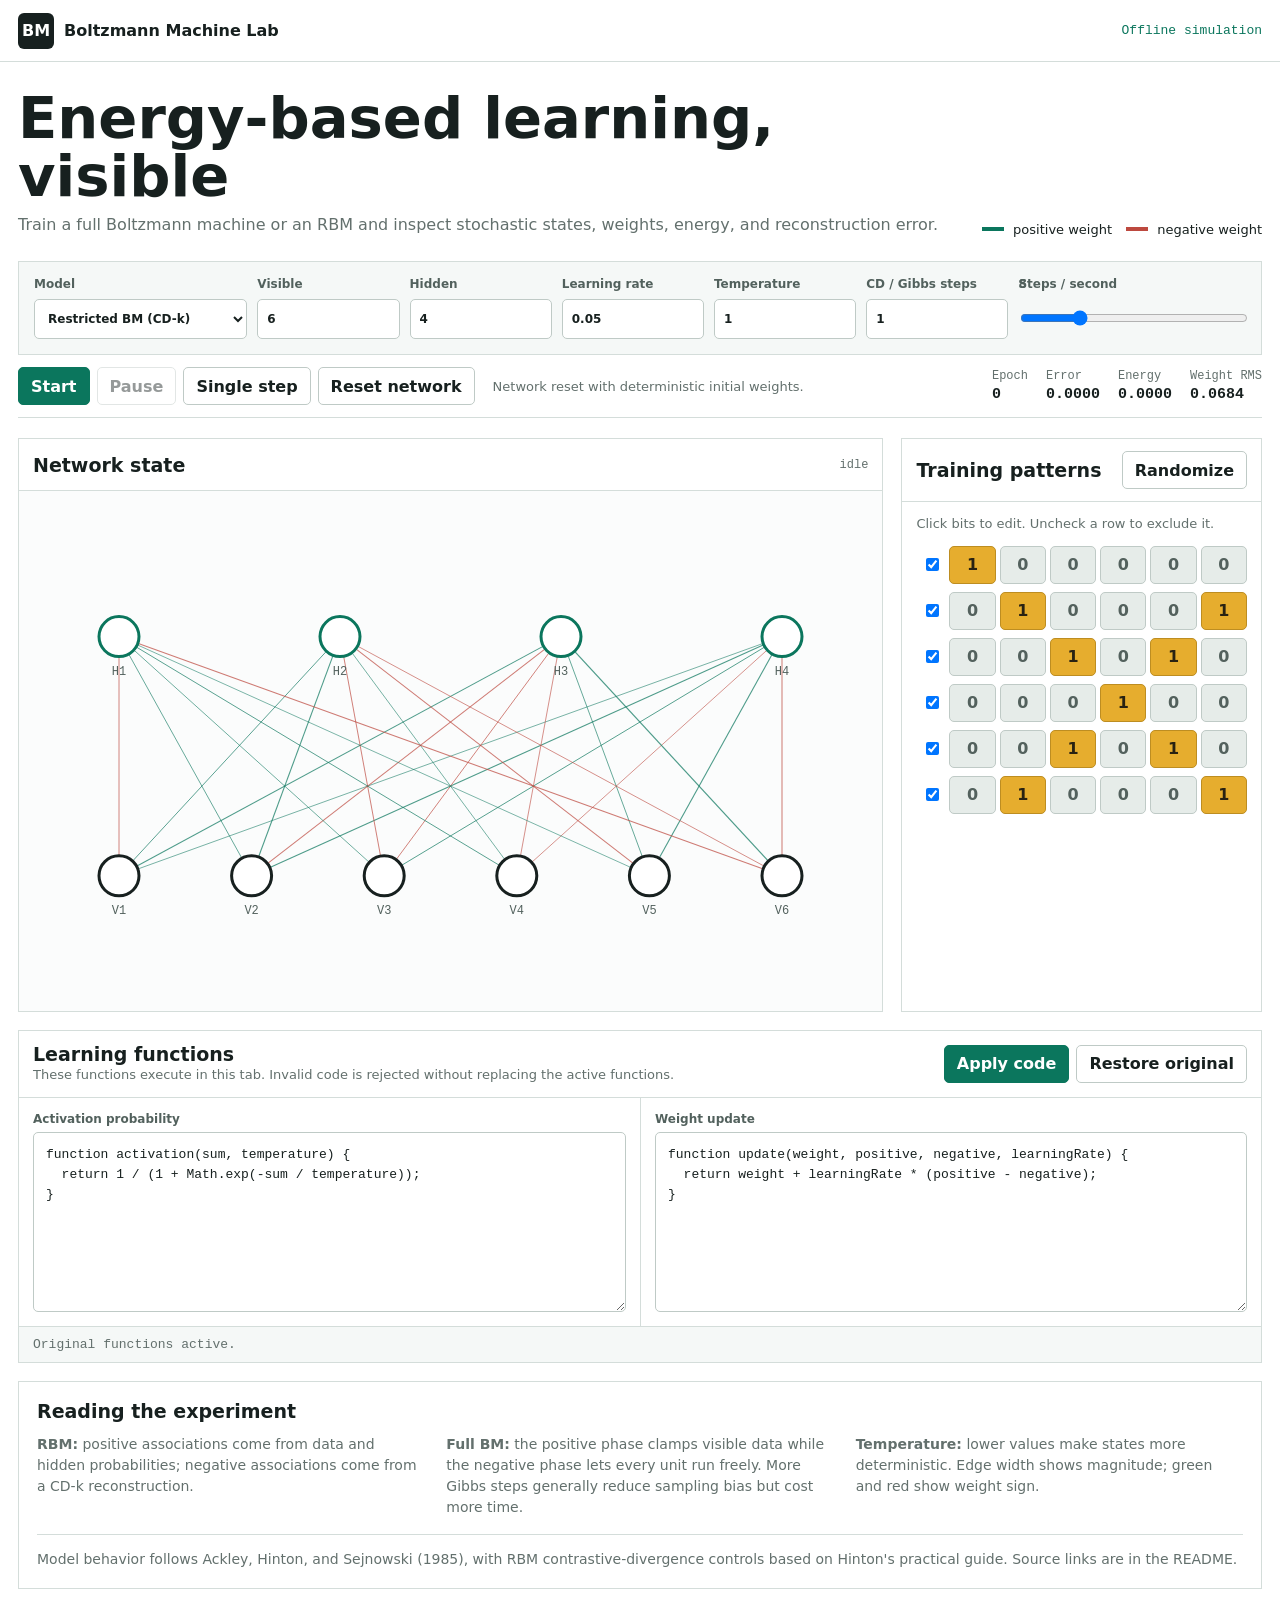
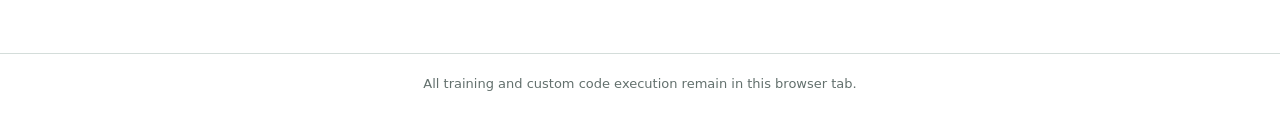
==== index.html @ 5f092396 "Build interactive Boltzmann machine lab" ====
<!doctype html>
<html lang="en">
<head>
  <meta charset="utf-8">
  <meta name="viewport" content="width=device-width, initial-scale=1">
  <meta http-equiv="Content-Security-Policy" content="default-src 'self'; script-src 'self' 'unsafe-eval'; style-src 'self'; connect-src 'none'; object-src 'none'; base-uri 'self'; frame-ancestors 'none'; form-action 'none'">
  <meta name="referrer" content="no-referrer">
  <title>Boltzmann Machine Lab</title>
  <link rel="stylesheet" href="styles.css">
</head>
<body>
  <header><div><span class="mark">BM</span><strong>Boltzmann Machine Lab</strong></div><span class="local">Offline simulation</span></header>
  <main>
    <section class="lab-head"><div><h1>Energy-based learning, visible</h1><p>Train a full Boltzmann machine or an RBM and inspect stochastic states, weights, energy, and reconstruction error.</p></div><div class="legend"><span><i class="positive"></i> positive weight</span><span><i class="negative"></i> negative weight</span></div></section>
    <section class="control-strip">
      <label>Model<select id="model"><option value="rbm">Restricted BM (CD-k)</option><option value="bm">Full BM (Gibbs phases)</option></select></label>
      <label>Visible<input id="visibleCount" type="number" min="3" max="12" value="6"></label>
      <label>Hidden<input id="hiddenCount" type="number" min="2" max="10" value="4"></label>
      <label>Learning rate<input id="learningRate" type="number" min="0.0001" max="1" step="0.005" value="0.05"></label>
      <label>Temperature<input id="temperature" type="number" min="0.1" max="5" step="0.1" value="1"></label>
      <label>CD / Gibbs steps<input id="gibbsSteps" type="number" min="1" max="50" value="1"></label>
      <label>Steps / second<input id="speed" type="range" min="1" max="30" value="8"><output id="speedValue">8</output></label>
    </section>
    <section class="runtime">
      <div class="actions"><button class="primary" id="start" type="button">Start</button><button id="pause" type="button" disabled>Pause</button><button id="step" type="button">Single step</button><button id="reset" type="button">Reset network</button></div>
      <div id="status" class="status">Ready. Adjust the dataset or start training.</div>
      <div class="metrics"><span>Epoch <strong id="epoch">0</strong></span><span>Error <strong id="error">0.0000</strong></span><span>Energy <strong id="energy">0.0000</strong></span><span>Weight RMS <strong id="weightRms">0.0000</strong></span></div>
    </section>
    <section class="workbench">
      <section class="network-panel">
        <div class="panel-title"><h2>Network state</h2><span id="phase">idle</span></div>
        <canvas id="network" width="1000" height="620" aria-label="Boltzmann machine network"></canvas>
      </section>
      <aside class="dataset-panel">
        <div class="panel-title"><h2>Training patterns</h2><button id="randomPattern" type="button">Randomize</button></div>
        <p>Click bits to edit. Uncheck a row to exclude it.</p>
        <div id="patterns" class="patterns"></div>
      </aside>
    </section>
    <section class="code-section">
      <div class="panel-title"><div><h2>Learning functions</h2><p>These functions execute in this tab. Invalid code is rejected without replacing the active functions.</p></div><div><button id="applyCode" type="button" class="primary">Apply code</button><button id="resetCode" type="button">Restore original</button></div></div>
      <div class="code-grid">
        <label>Activation probability<textarea id="activationCode" spellcheck="false"></textarea></label>
        <label>Weight update<textarea id="updateCode" spellcheck="false"></textarea></label>
      </div>
      <pre id="codeStatus">Original functions active.</pre>
    </section>
    <section class="guide">
      <h2>Reading the experiment</h2>
      <div><p><strong>RBM:</strong> positive associations come from data and hidden probabilities; negative associations come from a CD-k reconstruction.</p><p><strong>Full BM:</strong> the positive phase clamps visible data while the negative phase lets every unit run freely. More Gibbs steps generally reduce sampling bias but cost more time.</p><p><strong>Temperature:</strong> lower values make states more deterministic. Edge width shows magnitude; green and red show weight sign.</p></div>
      <p class="sources">Model behavior follows Ackley, Hinton, and Sejnowski (1985), with RBM contrastive-divergence controls based on Hinton's practical guide. Source links are in the README.</p>
    </section>
  </main>
  <footer>All training and custom code execution remain in this browser tab.</footer>
  <script src="app.js"></script>
</body>
</html>
---- styles.css ----
:root{--ink:#17201f;--muted:#63706d;--line:#d4ddda;--paper:#f5f8f7;--green:#0b765d;--red:#bd493f;--yellow:#e6ad2e;font-family:Inter,ui-sans-serif,system-ui,sans-serif;color:var(--ink);background:#fff}*{box-sizing:border-box}body{margin:0}header{height:62px;padding:0 max(18px,calc((100vw - 1380px)/2));display:flex;align-items:center;justify-content:space-between;border-bottom:1px solid var(--line)}header div{display:flex;align-items:center;gap:10px}.mark{display:grid;place-items:center;width:36px;height:36px;border-radius:6px;background:var(--ink);color:#fff;font-weight:800}.local{font:13px ui-monospace,monospace;color:var(--green)}main{max-width:1380px;margin:auto;padding:28px 18px 64px}.lab-head{display:flex;justify-content:space-between;align-items:end;gap:24px;margin-bottom:24px}h1{margin:0 0 8px;font-size:clamp(32px,4.5vw,60px);line-height:1;letter-spacing:0}h2{margin:0;font-size:19px}p{margin:0;color:var(--muted);line-height:1.5}.legend{display:flex;gap:14px;white-space:nowrap;font-size:13px}.legend i{display:inline-block;width:22px;height:4px;margin:0 5px 3px 0}.positive{background:var(--green)}.negative{background:var(--red)}.control-strip{display:grid;grid-template-columns:1.5fr repeat(5,1fr) 1.6fr;gap:10px;padding:15px;border:1px solid var(--line);background:var(--paper)}label{display:grid;gap:6px;color:#52615d;font-size:12px;font-weight:750}input,select,button,textarea{font:inherit;color:var(--ink);border:1px solid #bfcac6;border-radius:5px;background:#fff}input,select{width:100%;min-height:38px;padding:7px 9px}input[type=range]{padding:0}output{position:absolute;pointer-events:none}.runtime{display:grid;grid-template-columns:auto minmax(250px,1fr) auto;align-items:center;gap:18px;padding:12px 0;border-bottom:1px solid var(--line)}.actions{display:flex;gap:7px}button{min-height:38px;padding:7px 12px;font-weight:750;cursor:pointer}button:hover:not(:disabled){border-color:var(--green)}button:disabled{opacity:.45}.primary{color:#fff;border-color:var(--green);background:var(--green)}.status{color:var(--muted);font-size:13px}.status.error{color:var(--red)}.metrics{display:flex;gap:18px;font:12px ui-monospace,monospace}.metrics span{color:var(--muted)}.metrics strong{display:block;margin-top:3px;color:var(--ink);font-size:15px}.workbench{display:grid;grid-template-columns:minmax(0,2.4fr) minmax(270px,1fr);gap:18px;margin-top:20px}.network-panel,.dataset-panel,.code-section,.guide{border:1px solid var(--line)}.panel-title{min-height:52px;padding:12px 14px;display:flex;align-items:center;justify-content:space-between;gap:10px;border-bottom:1px solid var(--line)}.panel-title span{color:var(--muted);font:12px ui-monospace,monospace}.network-panel canvas{display:block;width:100%;height:520px;background:#fbfcfc}.dataset-panel>p{padding:12px 14px;font-size:13px}.patterns{padding:0 14px 14px;display:grid;gap:8px}.pattern{display:grid;grid-template-columns:25px 1fr;align-items:center;gap:8px}.pattern input{min-height:auto}.bits{display:grid;grid-template-columns:repeat(var(--bits),1fr);gap:4px}.bit{min-width:0;height:32px;padding:0;background:#e6ece9;color:#53615d}.bit.on{background:var(--yellow);border-color:#bd8d21;color:#292212}.code-section{margin-top:18px}.code-section>.panel-title>div:last-child{display:flex;gap:7px}.code-section .panel-title p{font-size:13px}.code-grid{display:grid;grid-template-columns:1fr 1fr}.code-grid label{padding:14px}.code-grid label+label{border-left:1px solid var(--line)}textarea{min-height:180px;padding:12px;resize:vertical;font:13px/1.55 ui-monospace,SFMono-Regular,monospace}pre{margin:0;padding:10px 14px;border-top:1px solid var(--line);background:var(--paper);white-space:pre-wrap;color:var(--muted)}.guide{margin-top:18px;padding:18px}.guide>div{display:grid;grid-template-columns:repeat(3,1fr);gap:22px;margin-top:12px}.guide p{font-size:14px}.sources{margin-top:16px;padding-top:14px;border-top:1px solid var(--line)}footer{padding:22px;text-align:center;border-top:1px solid var(--line);color:var(--muted);font-size:13px}@media(max-width:1050px){.control-strip{grid-template-columns:repeat(4,1fr)}.runtime{grid-template-columns:1fr}.metrics{justify-content:space-between}.workbench{grid-template-columns:1fr}.network-panel canvas{height:430px}}@media(max-width:650px){.lab-head{align-items:flex-start;flex-direction:column}.legend{white-space:normal}.control-strip{grid-template-columns:1fr 1fr}.runtime{gap:10px}.actions{display:grid;grid-template-columns:1fr 1fr}.metrics{display:grid;grid-template-columns:1fr 1fr}.network-panel canvas{height:360px}.code-grid,.guide>div{grid-template-columns:1fr}.code-grid label+label{border-left:0;border-top:1px solid var(--line)}.panel-title{align-items:flex-start}.code-section>.panel-title{flex-direction:column}.control-strip label:first-child,.control-strip label:last-child{grid-column:1/-1}}
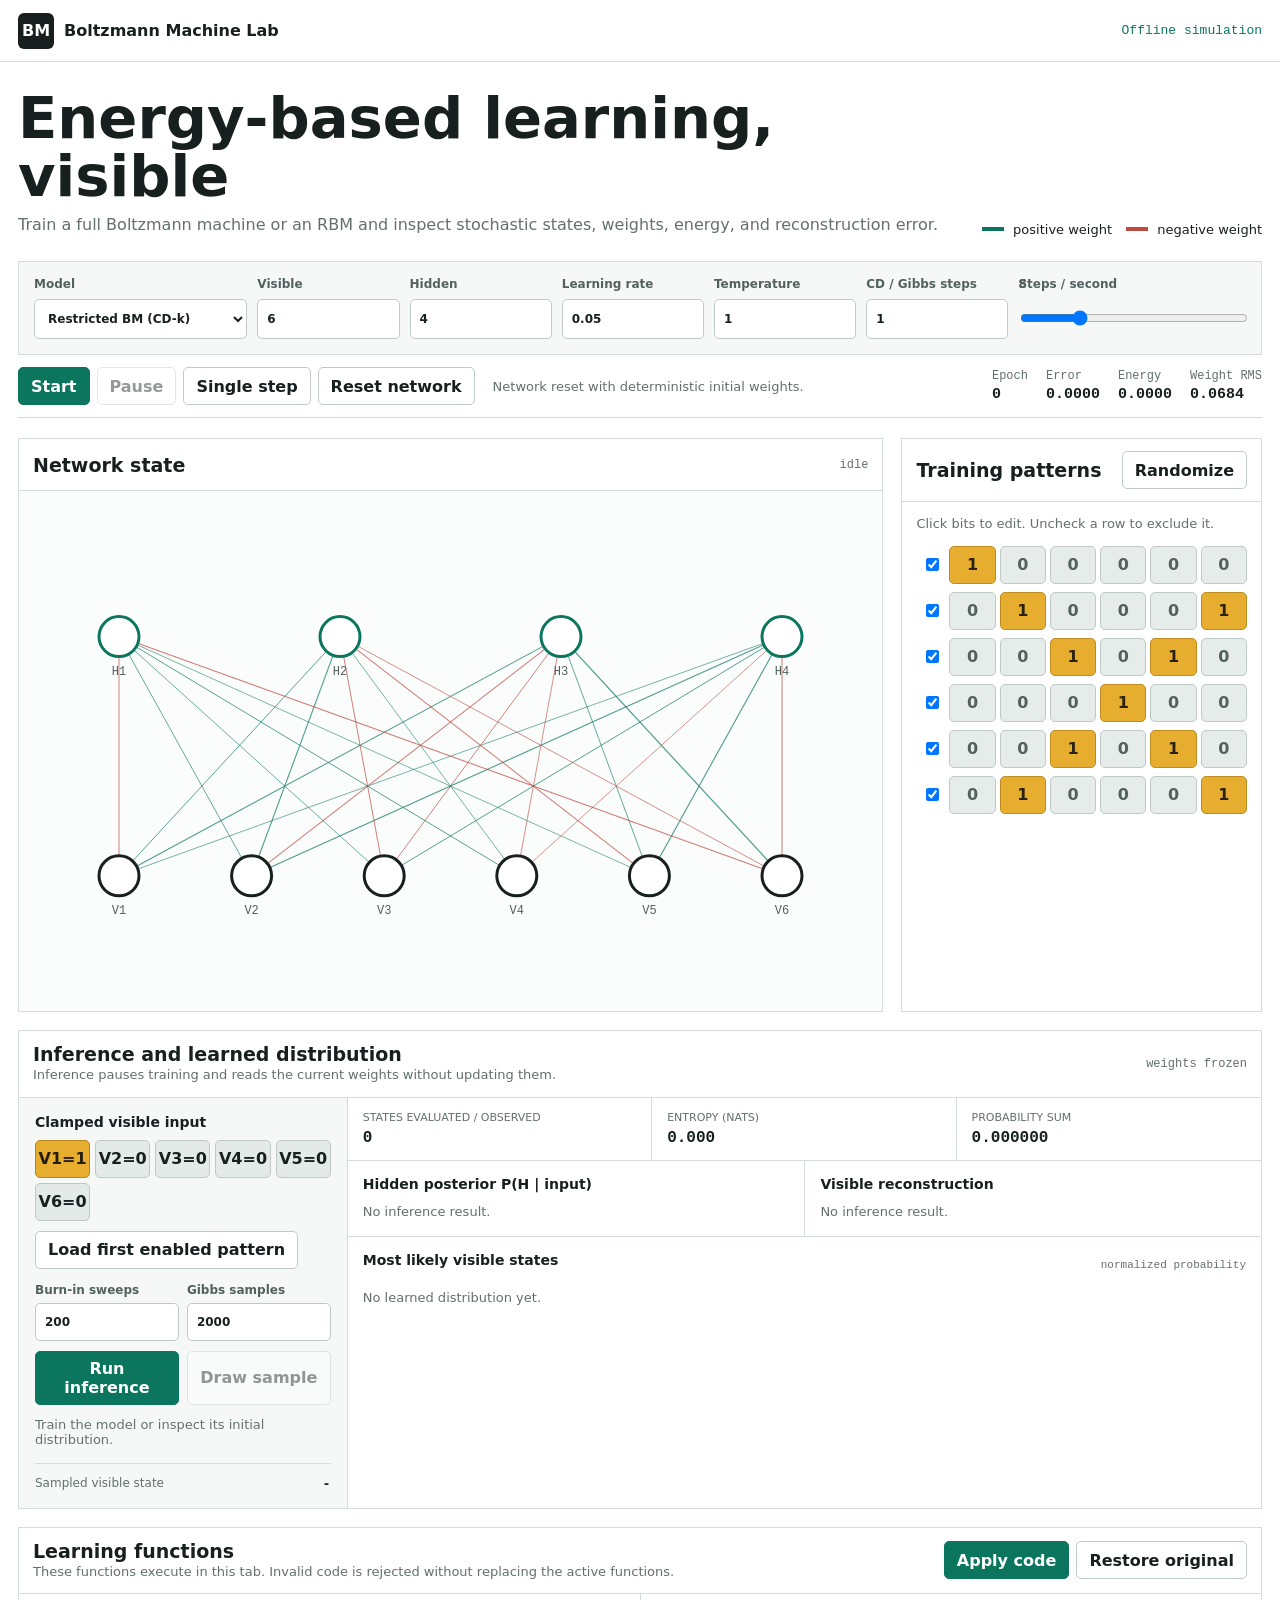
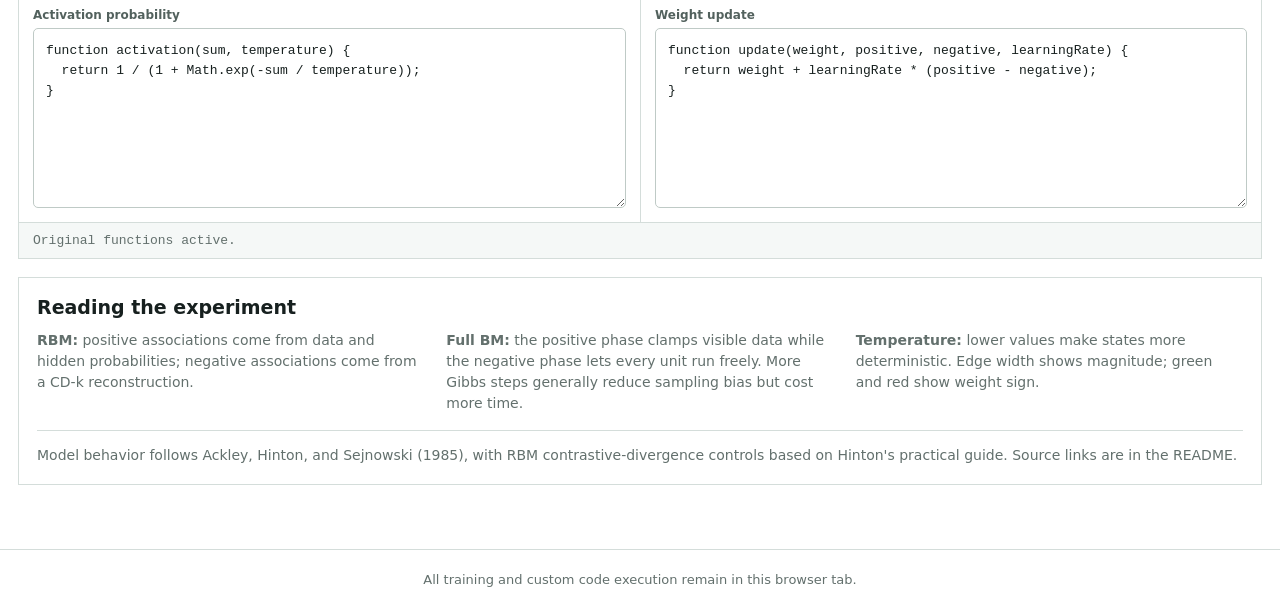
==== commit 761ff0c2: "Add frozen inference and learned distributions" ====
--- a/index.html
+++ b/index.html
@@ -7,6 +7,7 @@
   <meta name="referrer" content="no-referrer">
   <title>Boltzmann Machine Lab</title>
   <link rel="stylesheet" href="styles.css">
+  <link rel="stylesheet" href="inference.css">
 </head>
 <body>
   <header><div><span class="mark">BM</span><strong>Boltzmann Machine Lab</strong></div><span class="local">Offline simulation</span></header>
@@ -37,6 +38,31 @@
         <div id="patterns" class="patterns"></div>
       </aside>
     </section>
+    <section class="inference-section">
+      <div class="panel-title"><div><h2>Inference and learned distribution</h2><p>Inference pauses training and reads the current weights without updating them.</p></div><span id="inferenceMethod">weights frozen</span></div>
+      <div class="inference-layout">
+        <aside class="inference-controls">
+          <h3>Clamped visible input</h3>
+          <div id="inferenceBits" class="inference-bits"></div>
+          <button id="loadPattern" type="button">Load first enabled pattern</button>
+          <div class="inference-number-grid">
+            <label>Burn-in sweeps<input id="inferenceBurnIn" type="number" min="0" max="5000" value="200"></label>
+            <label>Gibbs samples<input id="inferenceSamples" type="number" min="100" max="20000" value="2000"></label>
+          </div>
+          <div class="inference-actions"><button class="primary" id="runInference" type="button">Run inference</button><button id="drawInferenceSample" type="button" disabled>Draw sample</button></div>
+          <div class="status" id="inferenceStatus">Train the model or inspect its initial distribution.</div>
+          <div class="sample-output"><span>Sampled visible state</span><strong id="sampledState">-</strong></div>
+        </aside>
+        <div class="inference-results">
+          <div class="inference-metrics"><span>States evaluated / observed<strong id="distributionStates">0</strong></span><span>Entropy (nats)<strong id="distributionEntropy">0.000</strong></span><span>Probability sum<strong id="probabilitySum">0.000000</strong></span></div>
+          <div class="probability-columns">
+            <section><h3>Hidden posterior P(H | input)</h3><div id="hiddenPosterior" class="probability-list"><p>No inference result.</p></div></section>
+            <section><h3>Visible reconstruction</h3><div id="visibleReconstruction" class="probability-list"><p>No inference result.</p></div></section>
+          </div>
+          <section class="distribution-panel"><div class="distribution-head"><h3>Most likely visible states</h3><span>normalized probability</span></div><div id="distribution" class="distribution-list"><p>No learned distribution yet.</p></div></section>
+        </div>
+      </div>
+    </section>
     <section class="code-section">
       <div class="panel-title"><div><h2>Learning functions</h2><p>These functions execute in this tab. Invalid code is rejected without replacing the active functions.</p></div><div><button id="applyCode" type="button" class="primary">Apply code</button><button id="resetCode" type="button">Restore original</button></div></div>
       <div class="code-grid">
@@ -53,5 +79,6 @@
   </main>
   <footer>All training and custom code execution remain in this browser tab.</footer>
   <script src="app.js"></script>
+  <script src="inference.js"></script>
 </body>
 </html>
--- a/inference.css
+++ b/inference.css
@@ -0,0 +1,37 @@
+.inference-section { margin-top:18px; border:1px solid var(--line); }
+.inference-section .panel-title p { font-size:13px; }
+.inference-layout { display:grid; grid-template-columns:minmax(260px,.72fr) minmax(0,2fr); }
+.inference-controls { padding:16px; border-right:1px solid var(--line); background:var(--paper); }
+.inference-controls h3,.inference-results h3 { margin:0 0 10px; font-size:14px; }
+.inference-bits { display:grid; grid-template-columns:repeat(auto-fit,minmax(46px,1fr)); gap:5px; margin-bottom:10px; }
+.inference-bit { min-width:0; height:38px; padding:0; background:#e4eae7; }
+.inference-bit.on { border-color:#b4871f; background:var(--yellow); color:#241d0d; }
+.inference-number-grid { display:grid; grid-template-columns:1fr 1fr; gap:8px; margin-top:14px; }
+.inference-actions { display:grid; grid-template-columns:1fr 1fr; gap:8px; margin-top:10px; }
+.inference-controls .status { padding:12px 0 4px; }
+.sample-output { display:flex; justify-content:space-between; gap:12px; margin-top:12px; padding-top:12px; border-top:1px solid var(--line); color:var(--muted); font-size:12px; }
+.sample-output strong { color:var(--ink); font:700 14px ui-monospace,monospace; overflow-wrap:anywhere; }
+.inference-results { min-width:0; }
+.inference-metrics { display:grid; grid-template-columns:repeat(3,1fr); border-bottom:1px solid var(--line); }
+.inference-metrics span { padding:13px 15px; border-right:1px solid var(--line); color:var(--muted); font-size:11px; text-transform:uppercase; }
+.inference-metrics span:last-child { border:0; }
+.inference-metrics strong { display:block; margin-top:5px; color:var(--ink); font:700 16px ui-monospace,monospace; }
+.probability-columns { display:grid; grid-template-columns:1fr 1fr; border-bottom:1px solid var(--line); }
+.probability-columns>section { min-width:0; padding:15px; }
+.probability-columns>section+section { border-left:1px solid var(--line); }
+.probability-list { display:grid; gap:7px; }
+.probability-list p,.distribution-list>p { color:var(--muted); font-size:13px; }
+.probability-row { display:grid; grid-template-columns:28px minmax(40px,1fr) 54px; align-items:center; gap:8px; font:11px ui-monospace,monospace; }
+.probability-track,.distribution-track { height:8px; overflow:hidden; background:#e2e8e5; }
+.probability-track i,.distribution-track i { display:block; height:100%; background:var(--green); }
+.probability-row output { position:static; text-align:right; }
+.distribution-panel { padding:15px; }
+.distribution-head { display:flex; justify-content:space-between; align-items:center; gap:10px; }
+.distribution-head span { color:var(--muted); font:11px ui-monospace,monospace; }
+.distribution-list { display:grid; gap:7px; margin-top:10px; }
+.distribution-row { display:grid; grid-template-columns:minmax(70px,120px) minmax(80px,1fr) 74px; align-items:center; gap:10px; font:12px ui-monospace,monospace; }
+.distribution-row code { color:var(--ink); font-weight:700; }
+.distribution-track i { background:var(--yellow); }
+.distribution-row output { position:static; text-align:right; }
+@media(max-width:900px){.inference-layout{grid-template-columns:1fr}.inference-controls{border-right:0;border-bottom:1px solid var(--line)}}
+@media(max-width:600px){.inference-number-grid,.inference-actions,.probability-columns{grid-template-columns:1fr}.probability-columns>section+section{border-left:0;border-top:1px solid var(--line)}.inference-metrics strong{font-size:13px}.inference-metrics span{padding:10px 8px}.distribution-row{grid-template-columns:70px minmax(70px,1fr) 64px}}
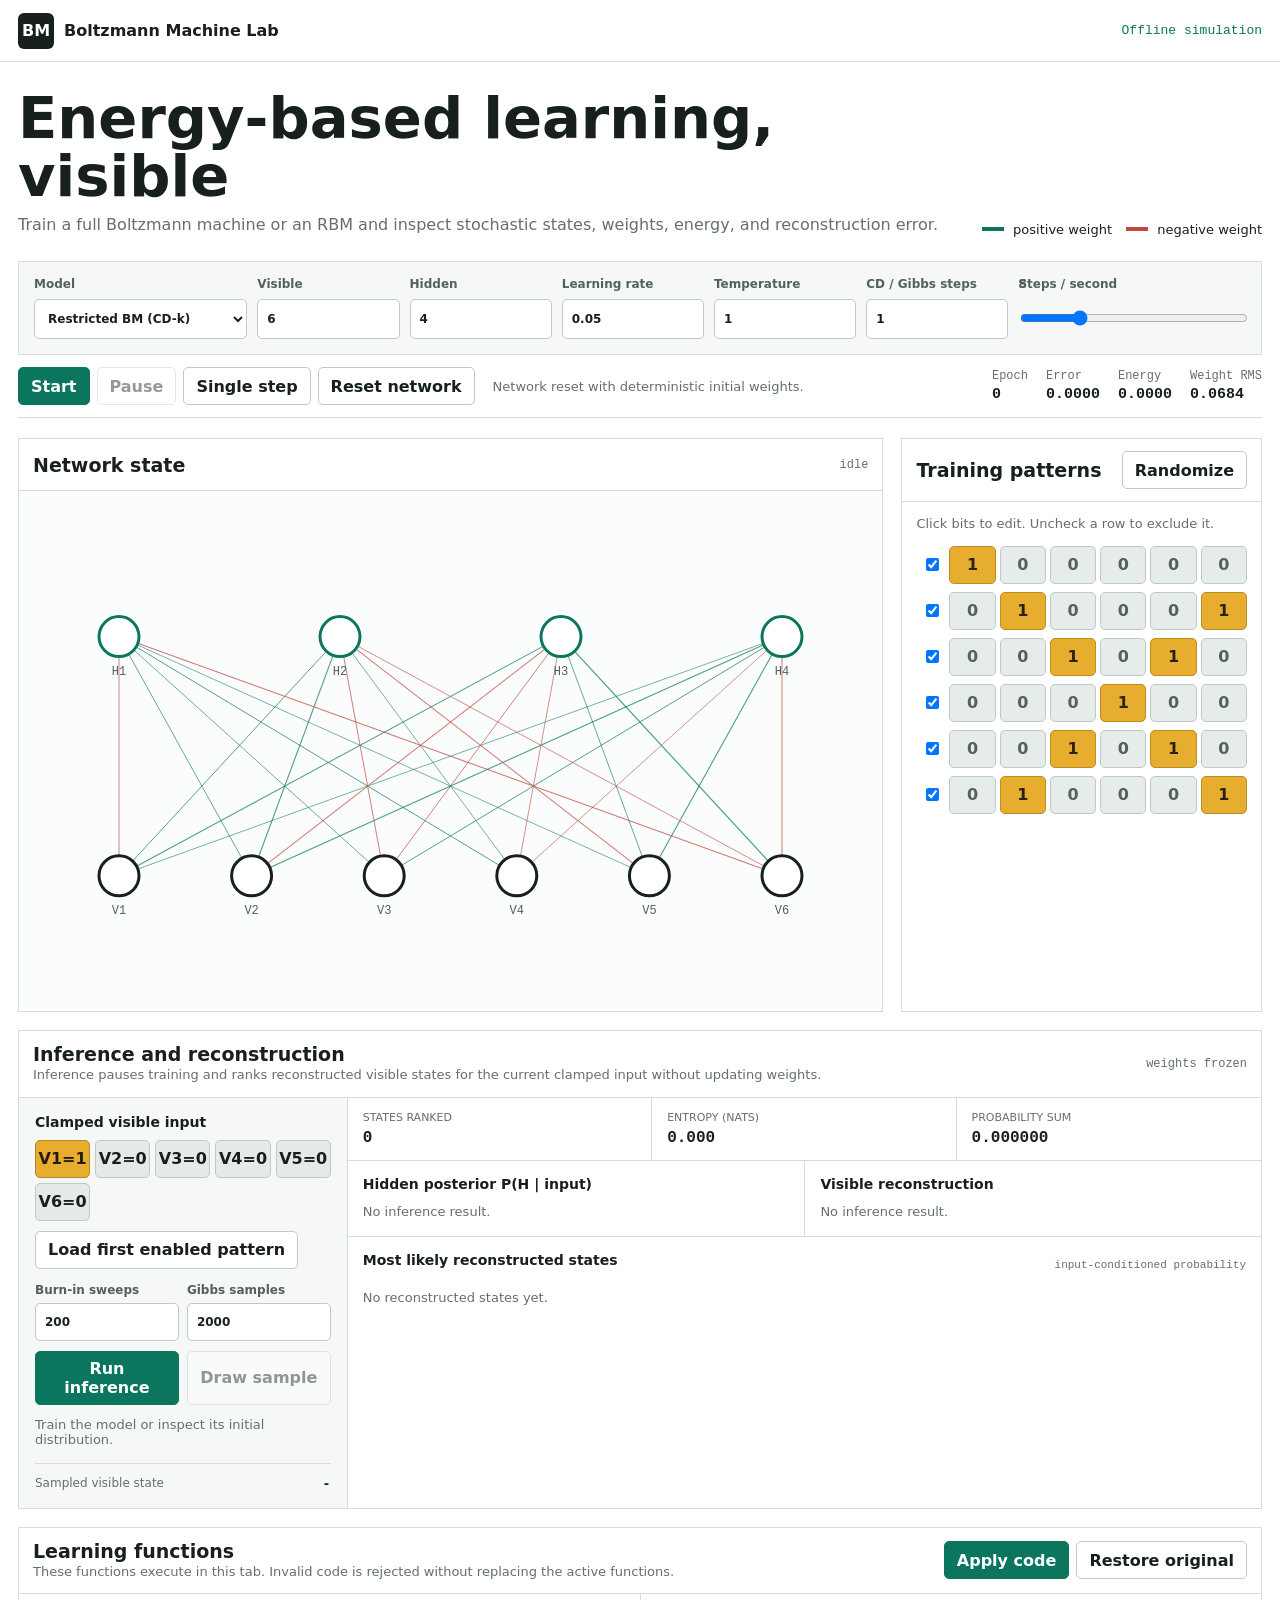
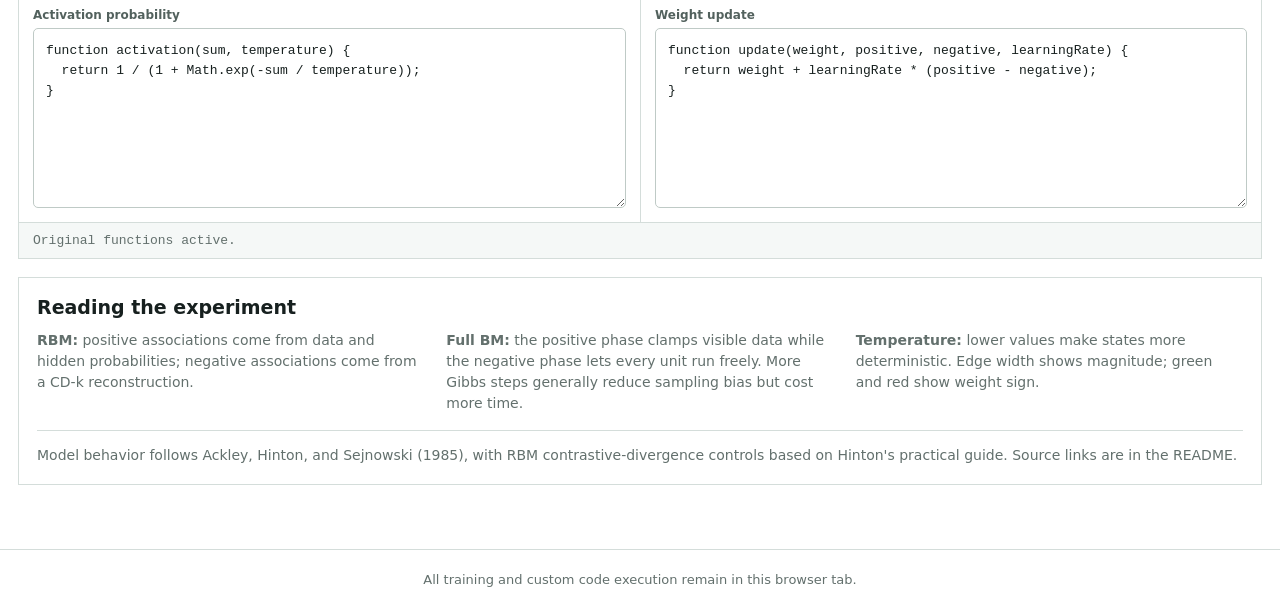
==== commit ac0cb8b3: "Make inference state ranking input-conditioned" ====
--- a/index.html
+++ b/index.html
@@ -39,7 +39,7 @@
       </aside>
     </section>
     <section class="inference-section">
-      <div class="panel-title"><div><h2>Inference and learned distribution</h2><p>Inference pauses training and reads the current weights without updating them.</p></div><span id="inferenceMethod">weights frozen</span></div>
+      <div class="panel-title"><div><h2>Inference and reconstruction</h2><p>Inference pauses training and ranks reconstructed visible states for the current clamped input without updating weights.</p></div><span id="inferenceMethod">weights frozen</span></div>
       <div class="inference-layout">
         <aside class="inference-controls">
           <h3>Clamped visible input</h3>
@@ -54,12 +54,12 @@
           <div class="sample-output"><span>Sampled visible state</span><strong id="sampledState">-</strong></div>
         </aside>
         <div class="inference-results">
-          <div class="inference-metrics"><span>States evaluated / observed<strong id="distributionStates">0</strong></span><span>Entropy (nats)<strong id="distributionEntropy">0.000</strong></span><span>Probability sum<strong id="probabilitySum">0.000000</strong></span></div>
+          <div class="inference-metrics"><span>States ranked<strong id="distributionStates">0</strong></span><span>Entropy (nats)<strong id="distributionEntropy">0.000</strong></span><span>Probability sum<strong id="probabilitySum">0.000000</strong></span></div>
           <div class="probability-columns">
             <section><h3>Hidden posterior P(H | input)</h3><div id="hiddenPosterior" class="probability-list"><p>No inference result.</p></div></section>
             <section><h3>Visible reconstruction</h3><div id="visibleReconstruction" class="probability-list"><p>No inference result.</p></div></section>
           </div>
-          <section class="distribution-panel"><div class="distribution-head"><h3>Most likely visible states</h3><span>normalized probability</span></div><div id="distribution" class="distribution-list"><p>No learned distribution yet.</p></div></section>
+          <section class="distribution-panel"><div class="distribution-head"><h3>Most likely reconstructed states</h3><span>input-conditioned probability</span></div><div id="distribution" class="distribution-list"><p>No reconstructed states yet.</p></div></section>
         </div>
       </div>
     </section>
